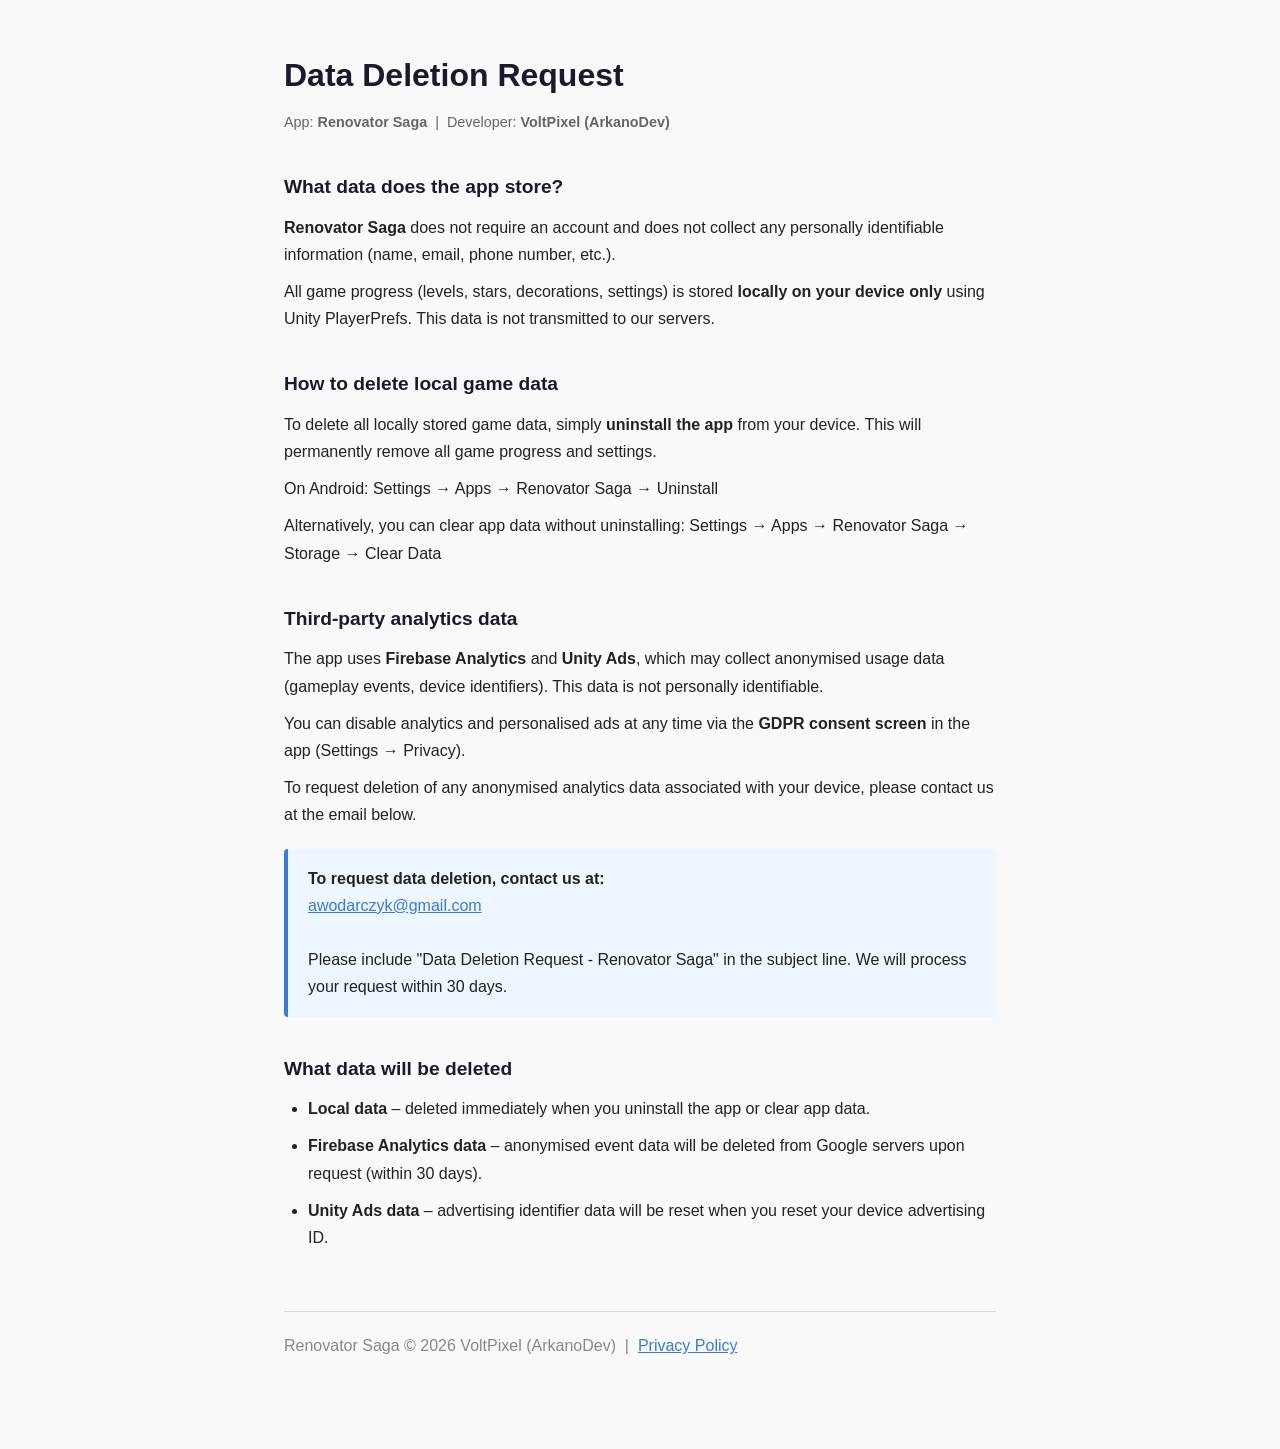
==== docs/data-deletion.html @ 26eeac2c "deletion page" ====
<!DOCTYPE html>
<html lang="en">
<head>
  <meta charset="UTF-8" />
  <meta name="viewport" content="width=device-width, initial-scale=1.0" />
  <title>Data Deletion – Renovator Saga</title>
  <style>
    *, *::before, *::after { box-sizing: border-box; margin: 0; padding: 0; }
    body {
      font-family: -apple-system, BlinkMacSystemFont, "Segoe UI", Roboto, Helvetica, Arial, sans-serif;
      background: #f9f9f9;
      color: #222;
      line-height: 1.7;
    }
    .container {
      max-width: 760px;
      margin: 0 auto;
      padding: 48px 24px 80px;
    }
    h1 { font-size: 2rem; margin-bottom: 8px; color: #1a1a2e; }
    .meta { color: #666; font-size: 0.9rem; margin-bottom: 36px; }
    h2 { font-size: 1.2rem; margin: 36px 0 10px; color: #1a1a2e; }
    p, li { font-size: 1rem; margin-bottom: 10px; }
    ul { padding-left: 24px; }
    a { color: #3a7bd5; }
    .highlight { background: #eef6ff; border-left: 4px solid #3a7bd5; padding: 16px 20px; margin: 20px 0; border-radius: 4px; }
    footer { margin-top: 60px; font-size: 0.85rem; color: #888; border-top: 1px solid #ddd; padding-top: 20px; }
  </style>
</head>
<body>
<div class="container">

  <h1>Data Deletion Request</h1>
  <p class="meta">App: <strong>Renovator Saga</strong> &nbsp;|&nbsp; Developer: <strong>VoltPixel (ArkanoDev)</strong></p>

  <h2>What data does the app store?</h2>
  <p><strong>Renovator Saga</strong> does not require an account and does not collect any personally identifiable information (name, email, phone number, etc.).</p>
  <p>All game progress (levels, stars, decorations, settings) is stored <strong>locally on your device only</strong> using Unity PlayerPrefs. This data is not transmitted to our servers.</p>

  <h2>How to delete local game data</h2>
  <p>To delete all locally stored game data, simply <strong>uninstall the app</strong> from your device. This will permanently remove all game progress and settings.</p>
  <p>On Android: Settings &rarr; Apps &rarr; Renovator Saga &rarr; Uninstall</p>
  <p>Alternatively, you can clear app data without uninstalling: Settings &rarr; Apps &rarr; Renovator Saga &rarr; Storage &rarr; Clear Data</p>

  <h2>Third-party analytics data</h2>
  <p>The app uses <strong>Firebase Analytics</strong> and <strong>Unity Ads</strong>, which may collect anonymised usage data (gameplay events, device identifiers). This data is not personally identifiable.</p>
  <p>You can disable analytics and personalised ads at any time via the <strong>GDPR consent screen</strong> in the app (Settings &rarr; Privacy).</p>
  <p>To request deletion of any anonymised analytics data associated with your device, please contact us at the email below.</p>

  <div class="highlight">
    <strong>To request data deletion, contact us at:</strong><br>
    <a href="mailto:awodarczyk@gmail.com?subject=Data%20Deletion%20Request%20-%20Renovator%20Saga">awodarczyk@gmail.com</a><br><br>
    Please include "Data Deletion Request - Renovator Saga" in the subject line. We will process your request within 30 days.
  </div>

  <h2>What data will be deleted</h2>
  <ul>
    <li><strong>Local data</strong> – deleted immediately when you uninstall the app or clear app data.</li>
    <li><strong>Firebase Analytics data</strong> – anonymised event data will be deleted from Google servers upon request (within 30 days).</li>
    <li><strong>Unity Ads data</strong> – advertising identifier data will be reset when you reset your device advertising ID.</li>
  </ul>

  <footer>
    <p>Renovator Saga &copy; 2026 VoltPixel (ArkanoDev) &nbsp;|&nbsp; <a href="privacy-policy.html">Privacy Policy</a></p>
  </footer>

</div>
</body>
</html>
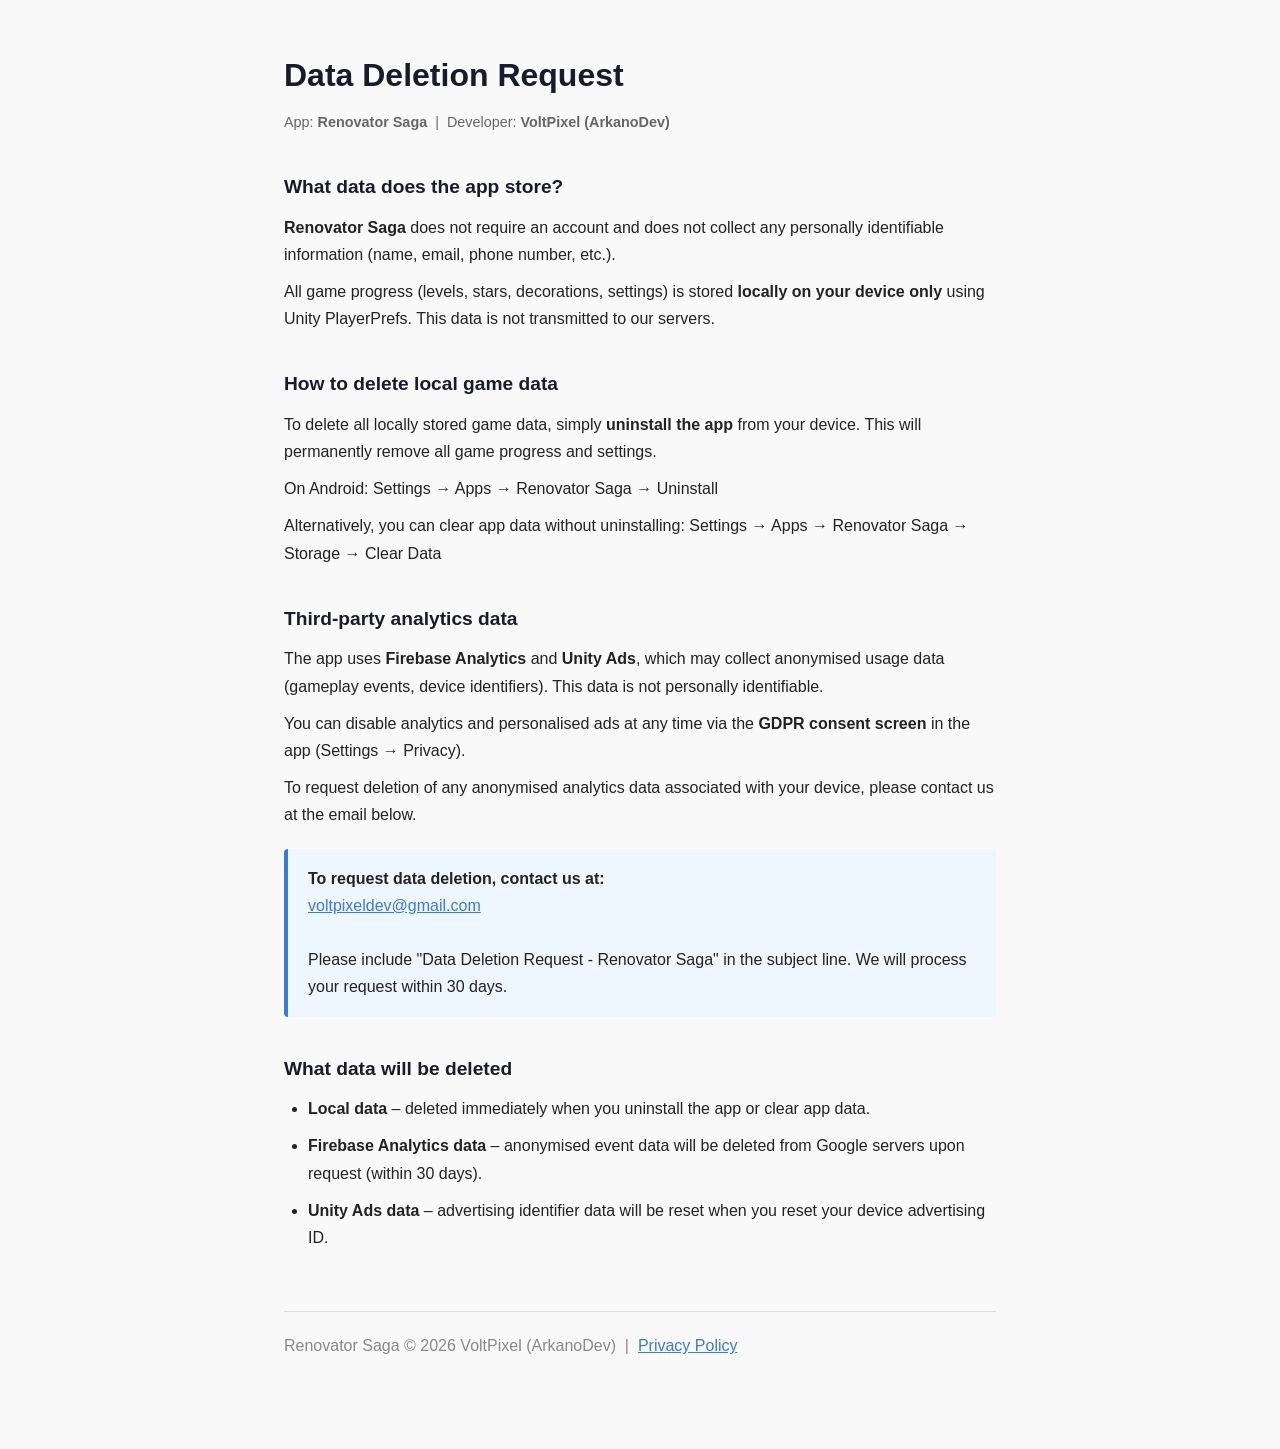
==== commit 140db675: "Update mail data-deletion.html" ====
--- a/docs/data-deletion.html
+++ b/docs/data-deletion.html
@@ -49,7 +49,7 @@
 
   <div class="highlight">
     <strong>To request data deletion, contact us at:</strong><br>
-    <a href="mailto:awodarczyk@gmail.com?subject=Data%20Deletion%20Request%20-%20Renovator%20Saga">awodarczyk@gmail.com</a><br><br>
+    <a href="mailto:voltpixeldev@gmail.com?subject=Data%20Deletion%20Request%20-%20Renovator%20Saga">voltpixeldev@gmail.com</a><br><br>
     Please include "Data Deletion Request - Renovator Saga" in the subject line. We will process your request within 30 days.
   </div>
 
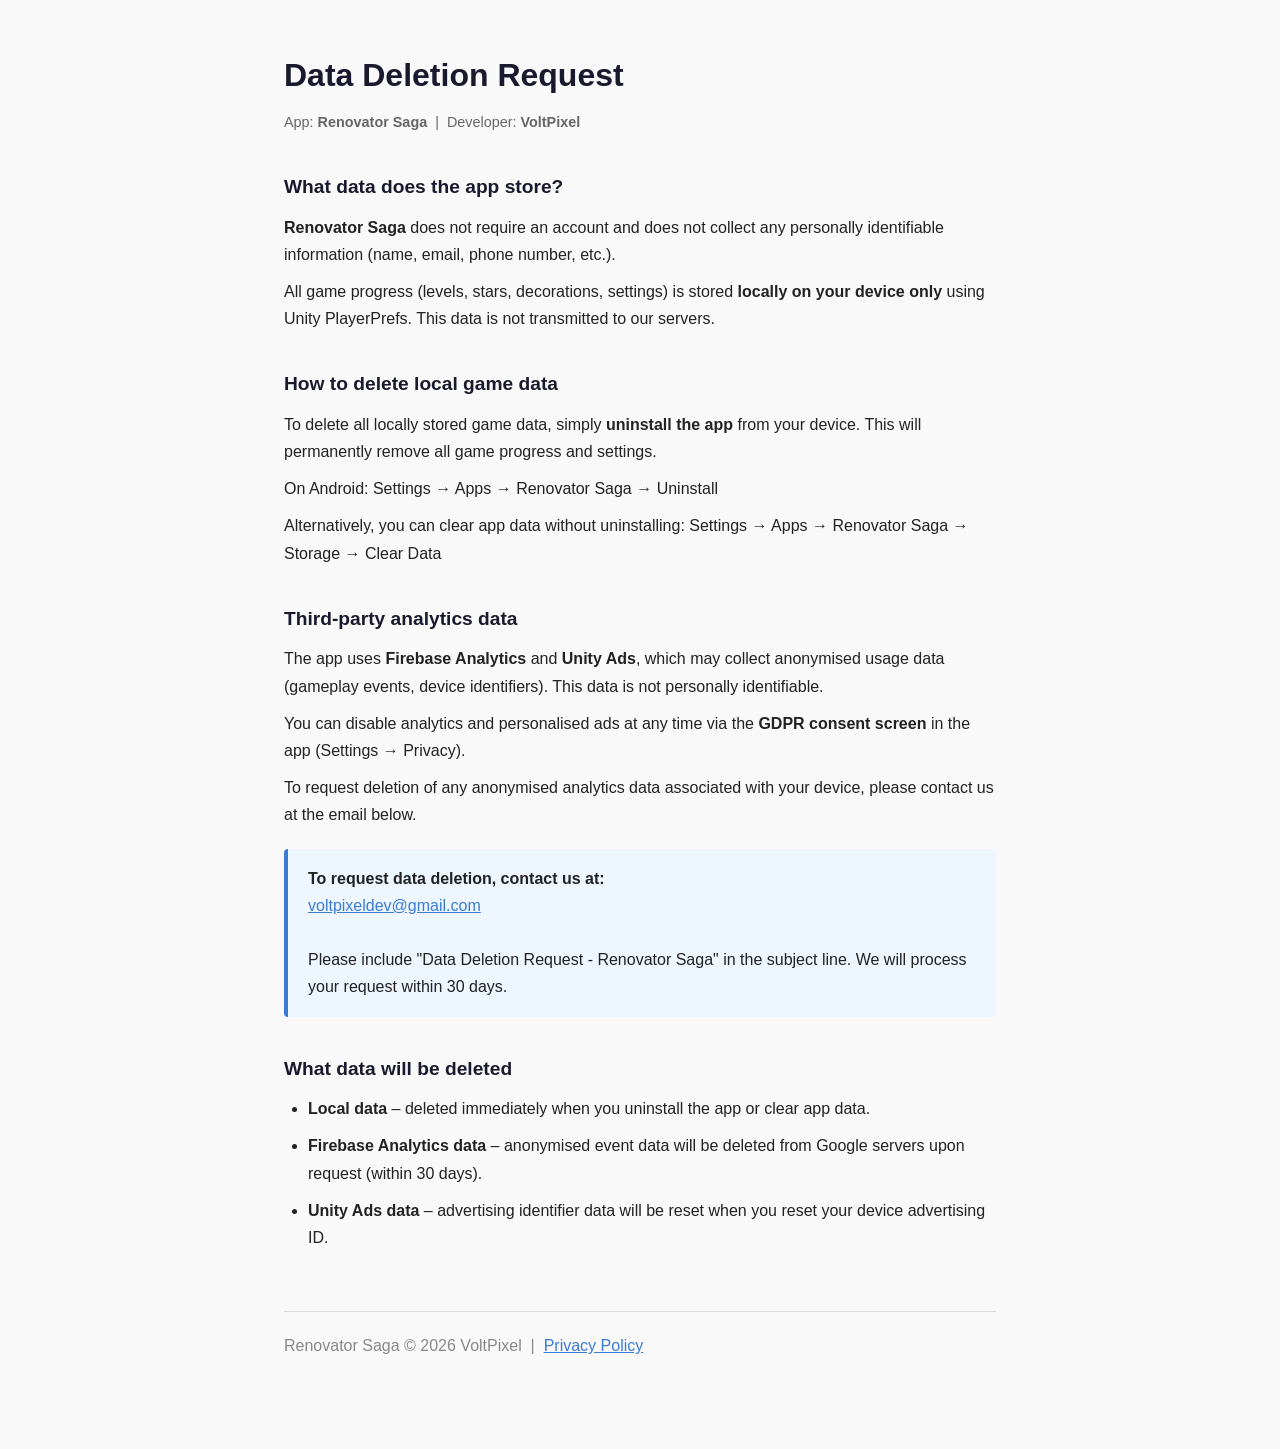
==== commit edd280be: "Update data-deletion.html" ====
--- a/docs/data-deletion.html
+++ b/docs/data-deletion.html
@@ -31,7 +31,7 @@
 <div class="container">
 
   <h1>Data Deletion Request</h1>
-  <p class="meta">App: <strong>Renovator Saga</strong> &nbsp;|&nbsp; Developer: <strong>VoltPixel (ArkanoDev)</strong></p>
+  <p class="meta">App: <strong>Renovator Saga</strong> &nbsp;|&nbsp; Developer: <strong>VoltPixel</strong></p>
 
   <h2>What data does the app store?</h2>
   <p><strong>Renovator Saga</strong> does not require an account and does not collect any personally identifiable information (name, email, phone number, etc.).</p>
@@ -61,7 +61,7 @@
   </ul>
 
   <footer>
-    <p>Renovator Saga &copy; 2026 VoltPixel (ArkanoDev) &nbsp;|&nbsp; <a href="privacy-policy.html">Privacy Policy</a></p>
+    <p>Renovator Saga &copy; 2026 VoltPixel  &nbsp;|&nbsp; <a href="privacy-policy.html">Privacy Policy</a></p>
   </footer>
 
 </div>
